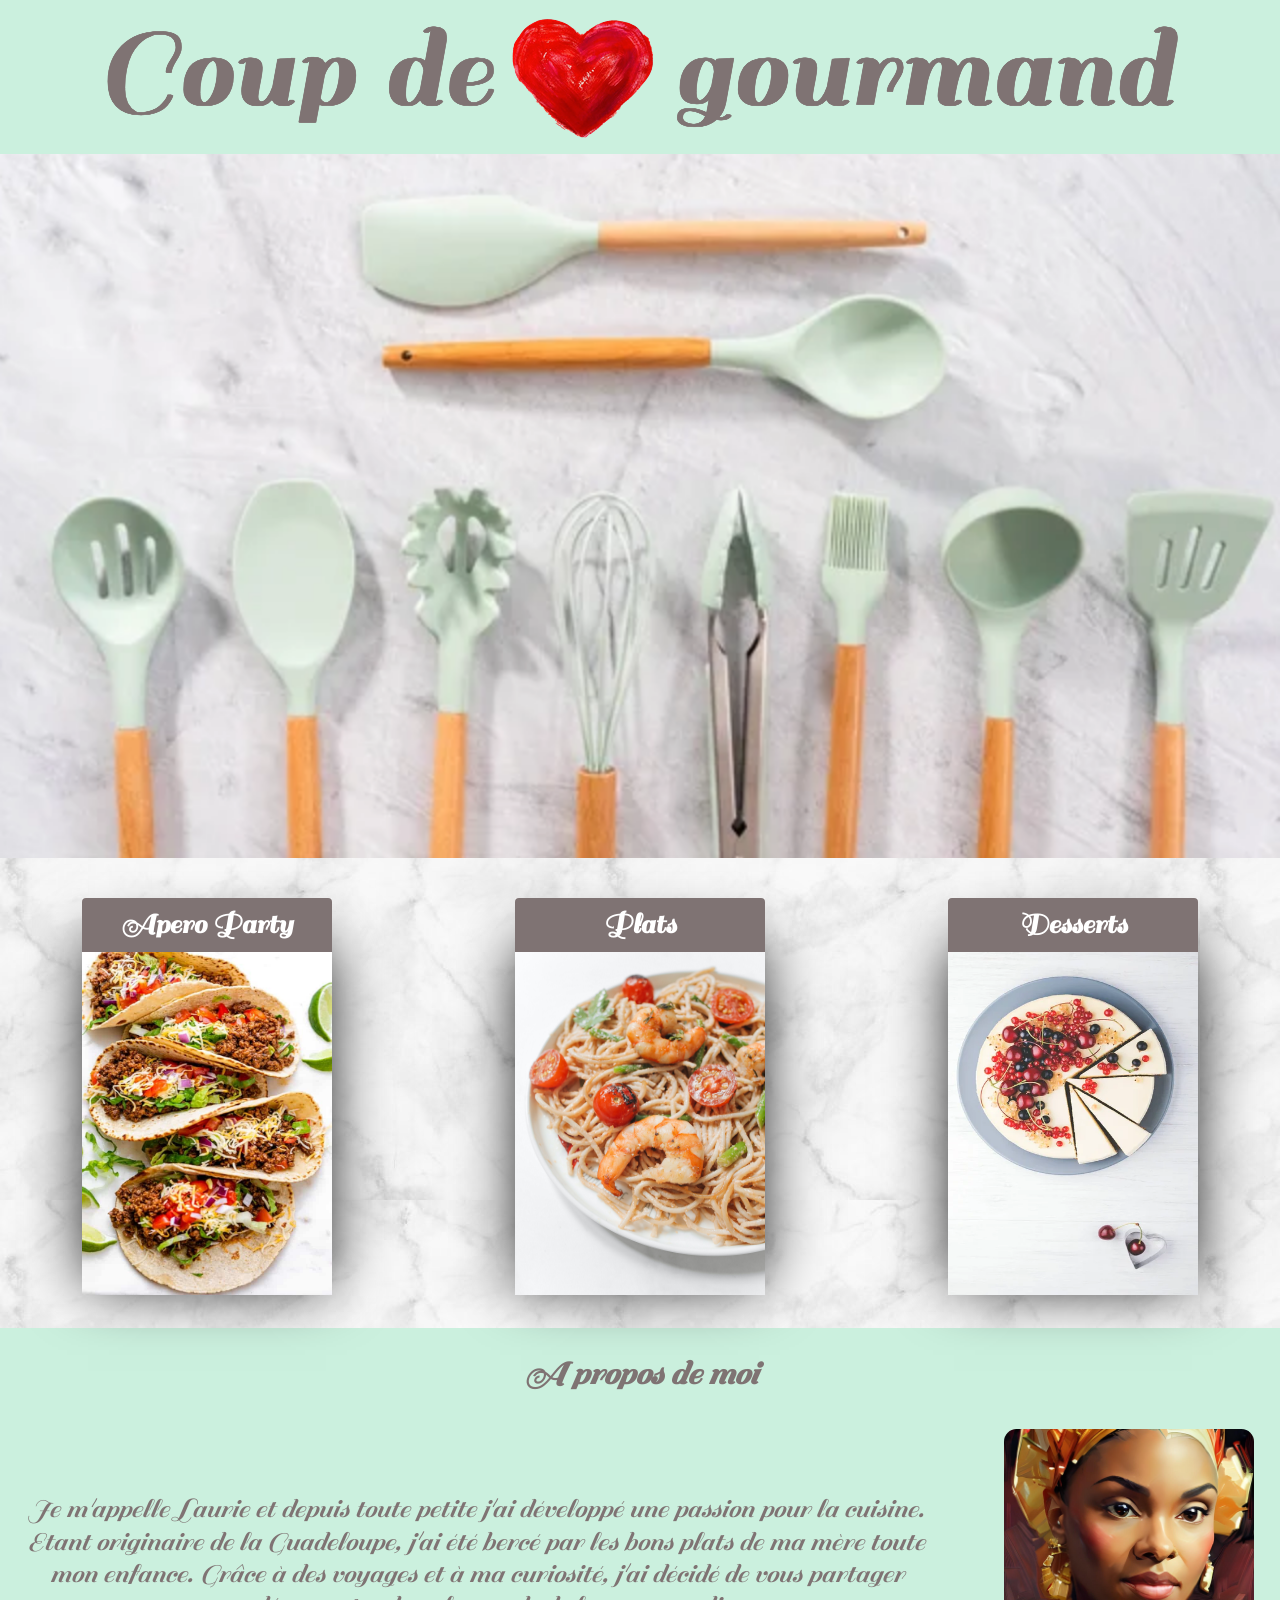
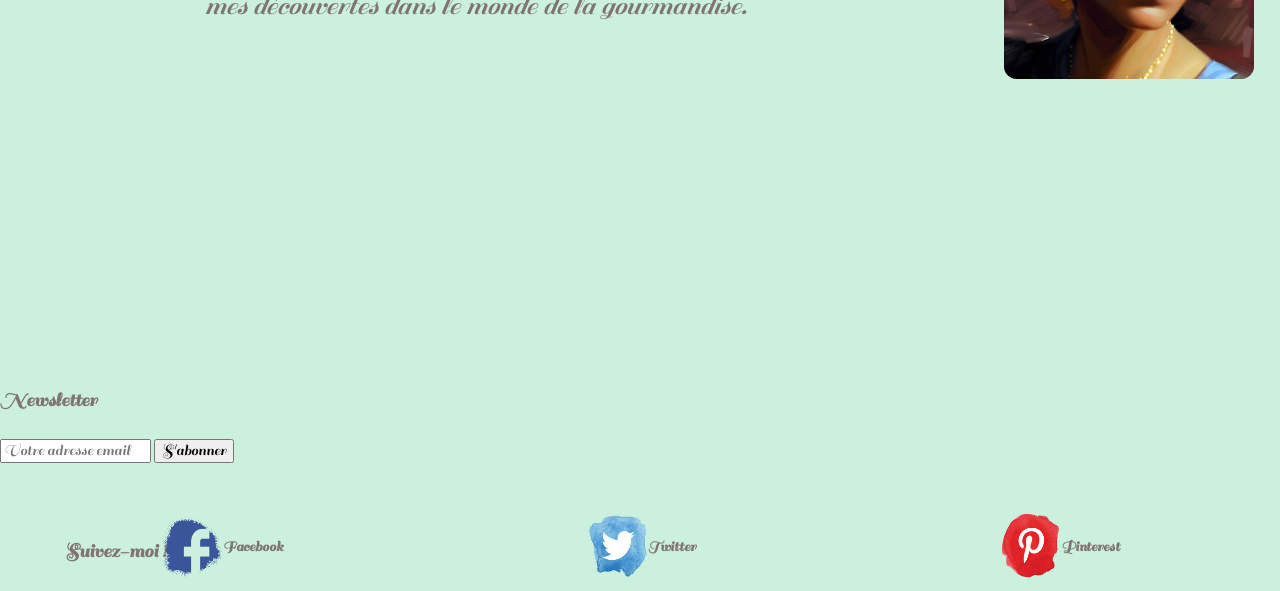
==== index.html @ 1b27c590 "Add files via upload" ====
<!DOCTYPE html>
<html lang="en">

<head>
  <meta charset="UTF-8" />
  <meta http-equiv="X-UA-Compatible" content="IE=edge" />
  <meta name="viewport" content="width=device-width, initial-scale=1.0" />
  <title>Document</title>
  <link rel="preconnect" href="https://fonts.googleapis.com" />
  <link href="style.css" rel="stylesheet" type="text/css" />
  <link href="normalize.css" rel="stylesheet" type="text/css" />
  <title>Coup de coeur gourmand</title>
</head>

<body>
  <header class="header">
    <div class="header__main">
      <img class="logo" src="assets/img/logo.png" />
      <img class="bann__img" src="assets/img/ustensiles_vert.png" alt="ust" />
    </div>
  </header>
  <main>
    <div class="main">
      <div class="cards">
        <div class="card">
          <h2 class="card-title">Apero Party</h2>
          <img src="assets/img/tac.jpg" alt="" />
          <p class="card-desc">
          <span class="title-recipe">Tacos à la viande hachée.</span><br>
           Recette pour 4 personnes, niveau de difficulté = facile, temps de préparation = 20 minutes.<br>
           Ingrédients : 4 feuilles de tortillas, 350g de viande hachée, une cuillère à soupe d'huile d'olive, 1 poivron vert, 1 oignon rouge, du fromage rapé, 1 tomate, sel, poivre, paprika, persil.<br>
                Dans une poêle, faire revenir la viande hachée et l'oignon rouge émincé avec l'huile d'olive, ajouté le poivron coupé en petits cubes. Mélangez le tout et mettre le sel, le poivre, le paprika.
                Laissez cuire environ 8 min.
                Rincez et coupez en petits cubes la tomate.
                Avec un emporte pièce, coupez en forme de petits ronds les tortillas. Ajoutez-y la farce, la tomate et le fromage râpé. Préchauffez votre four à 200°.
                Mettre les tortillas au four, en mode grill, pendant 8 à 10 minutes.<br>
                C'est prêt, régalez-vous ! 
          </p>
        </div>
        <div class="card">
          <h2 class="card-title">Plats</h2>
          <img src="assets/img/plats.jpg" alt="" />
          <p class="card-desc">
            <span class="title-recipe">Spaguettis et crevettes à l'ail.</span><br>
            Recette pour 4 personnes, niveau de difficulté = facile, temps de préparation = 25 minutes.<br>
            Ingrédients : 300g de spaguettis, 500g de crevettes, 15g de beurre, 4 gousses d'ail hachées, 10 tomates cerise, 1 quart de citron, 1 oignon, sel, poivre, thym, piment de Cayenne.
                Dans une casserole d’eau bouillante salée, faites cuire vos spaghettis. Égouttez-les. Faites fondre le beurre dans une grande poêle.
                Ajoutez l’ail, l'oignon, le piment et le thym, laissez cuire en remuant pendant 1-2 minutes.
                Ajoutez les crevettes, le sel, le poivre et faire cuire en remuant de temps en temps. Pressez le citron sur les crevettes.
                Coupez les tomates cerise en deux et les mettre dans la poêle avec le reste des ingrédients. Mélangez le tout pendant 1 minutes.<br>
                C'est prêt, régalez-vous ! 
          </p>
        </div>
        <div class="card">
          <h2 class="card-title">Desserts</h2>
          <img src="assets/img/cheesecake.jpg" alt="" />
          <p class="card-desc">
            Lorem ipsum dolor sit amet consectetur, adipisicing elit. Ullam
            sed aliquam iure quo amet voluptate voluptatibus. Optio magnam
            assumenda aperiam, ipsa expedita culpa nostrum eaque, quisquam
            cumque, dignissimos fuga tempore.
          </p>
        </div>
      </div>
    </div>
    </div>

  </main>
  <footer>
    <section class="text">
      <div class="aboutme">
        <h3>A propos de moi</h3>
        <div class="aboutme-body item1">
          <p class="text1">
          Je m'appelle Laurie et depuis toute petite j'ai développé une passion pour la cuisine.
          Etant originaire de la Guadeloupe, j'ai été bercé par les bons plats
          de ma mère toute mon enfance. Grâce à des voyages et à ma curiosité,
          j'ai décidé de vous partager mes découvertes dans le monde de la
          gourmandise.
        </p>
        <div class="aboutme-img">
          <img src="assets/img/paint.jpg" class="photos__img2" alt="img_sect" />
        </div>
        </div>
<div class="aboutme-body item2">
  <p class="text2">
        Sur ce blog, j'ai essayé de réunir les recettes qui me tenaient à
        coeur, pour que chacun puisse en bénéficier au gré de ses envies.
        Amusez-vous en cuisine et régalez votre entourage avec des saveurs
        du monde entier. Si mes recettes vous ont convaincus, abonnez-vous
        pour être alerter des nouvelles recettes.
      </p>
      <div class="aboutme">
        <img src="assets/img/plage.jpg" class="photos__img2" alt="img_sect" />
      </div>
</div>
      </div>
      

    </section>
    <div class="sidebar_widget">
      <h4>Newsletter</h4>
      <input type="email" class="email-area" placeholder="Votre adresse email">
      <button class="bttn">S'abonner</button>
    </div>
    <div class="socials">
      <h4 class="follow_me">Suivez-moi !</h4>
      <div class="facebook">
        <img src="assets/img/facebook1.png" alt="socials" />
        <h5 class="socials_media">Facebook</h5>
      </div>
      <div class="twitter">
        <img src="assets/img/twitter.webp" alt="socials" />
        <h5 class="socials_media">Twitter</h5>
      </div>
      <div class="pinterest">
        <img src="assets/img/pinterest.webp" alt="socials" />
        <h5 class="socials_media">Pinterest</h5>
      </div>
    </div>
  </footer>
  <script src="script.js"></script>
</body>

</html>
---- style.css ----
@font-face {
    font-family: "texte-body";
    src: url(assets/font/Sail-Regular.ttf);
  }
  
  /*mise en forme générale*/
  html {
    max-width: 1400px;
    margin: auto;
  }
  body {
    margin: 0;
    font-family: "texte-body", cursive;
    color: rgb(127, 115, 115);
    background-image: url("assets/img/fond_ecran_marbre.jpg");
  }
  
  /*Mise en page du header*/
  .header {
    background-color: #cbf0de;
  }
  
  .header__main {
    display: flex;
    flex-direction: column;
    justify-content: center;
  }
  
  .logo {
    padding: 10px 10px;
    max-width: 95%;
    margin-left: auto;
    margin-right: auto;
  }
  
  .bann__img {
    max-width: 100%;
  }
  
  /*Mise en place du main*/
  .main {
    display: flex;
    justify-content: space-around;
    flex-direction: column;
    align-items: center;
    align-content: center;
    position: relative;
    margin-bottom: 40px;
  }
  
  .cards {
    width: 100%;
    display: flex;
    flex-wrap: wrap;
    justify-content: space-around;
    gap: 20px;
  }
  
  .card {
    margin: 40px;
    position: relative;
    max-width: 250px;
    max-height: 350px;
    box-shadow: 0 40px 60px -6px black;
  }
  
  .card h2 {
    font-size: 30px;
    display: block;
    text-align: center;
    color: #fff;
    background-color: #7f7373;
    padding: 4%;
    border-top-right-radius: 4px;
    border-top-left-radius: 4px;
    margin-block-start: 0;
    margin-block-end: 0;
  }
  
  .card img {
    width: 100%;
    height: 98%;
    object-fit: fill;
    display: block;
    position: relative;
  }
  
  .card-desc {
    display: block;
    font-size: 1.2rem;
    position: absolute;
    height: 0;
    top: 8%;
    opacity: 0;
    padding: 18px 8%;
    background-color: white;
    transition: 0.9s ease;
  }
  
  .card:hover .card-desc {
    cursor: pointer;
    opacity: 1;
    height: 88%;
  }
  
  .aboutme-body {
    display: flex;
    gap: 79px;
    align-items: center;
  }
  .aboutme-body:last-child {
    flex-direction: row-reverse;
  }
  
  .item1 {
    transition: all 0.6s ease;
    transform: translateX(-2000px);
  }
  
  .item2 {
    transition: all 0.6s ease;
    transform: translateX(2000px);
  }
  /*mise en page du footer*/
  footer {
    background-color: #cbf0de;
  }
  
  .text {
    color: rgb(127, 115, 115);
    font-style: italic;
    font-size: 25px;
    margin-top: 0;
  }
  
  .photos__img2 {
    height: 250px;
    width: 250px;
    border-radius: 5%;
  }
  
  h3 {
    margin-top: 0px;
    font-size: 35px;
  }
  
  .text1,
  .text2 {
    font-size: 20px;
  }
  
  .aboutme {
    display: flex;
    justify-content: space-around;
    flex-direction: column;
    align-items: center;
    align-content: center;
  }
  
  h4 {
    font-size: 20px;
  }
  
  .socials {
    margin-top: 40px;
    padding: 10px;
    display: flex;
    flex-direction: row;
    justify-content: space-around;
  }
  
  .socials img {
    max-width: 100%;
  }
  .facebook,
  .twitter,
  .pinterest {
    width: 30px;
    height: 30px;
    /* margin-top: -55px; */
    display: flex;
    justify-content: center;
  }
  
  h5 {
    font-size: 30px;
  }
  
  .socials_media {
    font-size: 15px;
  }
  
  footer section {
    padding: 26px;
    text-align: center;
  }
  
  /*media query*/
  
  @media (min-width: 769px) {
    .main {
      display: flex;
      justify-content: center;
      align-items: center;
      flex-direction: row;
    }

    .h3 {
      font-size: 100px;
    }
    .text1,
    .text2 {
      font-size: 28px;
    }
    /* .h4 {
      font-size: 900px;
    } */
  
    .follow_me {
      font-size: 20px;
      position: absolute;
      left: 65px;
    }
    .twitter,
    .pinterest {
      width: 60px;
      height: 65px;
    }
    .facebook {
      width: 63px;
      height: 68px;
    }
    .h5 {
      font-size: 65px;
    }
  }
  
  @media (max-width: 768px) {
    .follow_me {
      display: none;
    }
  
    .card {
      margin: 40px 20px;
      position: relative;
      max-width: 550px;
      max-height: 550px;
    }
    .card:hover .card-desc {
      cursor: pointer;
      opacity: 1;
      height: 93%;
    }
  
    .card img {
      width: 100%;
      height: 100%;
      object-fit: fill;
    }
  }
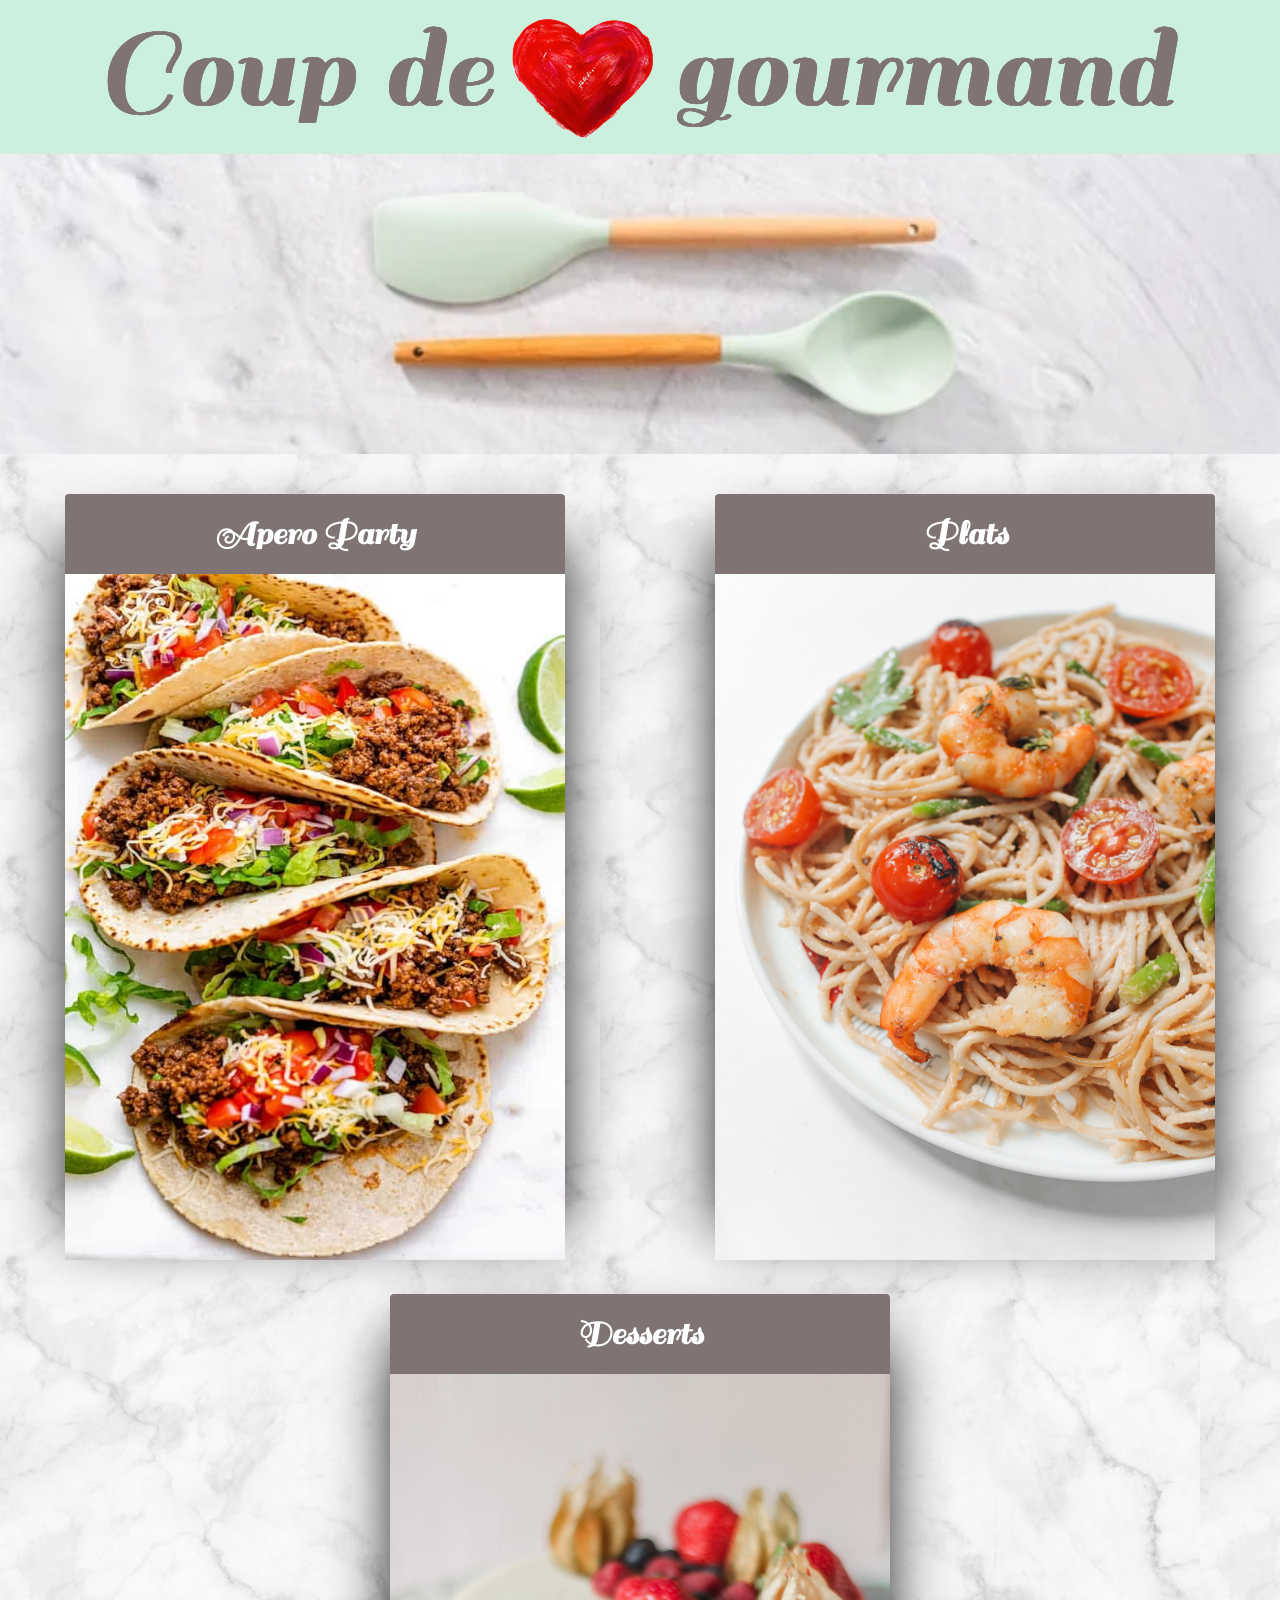
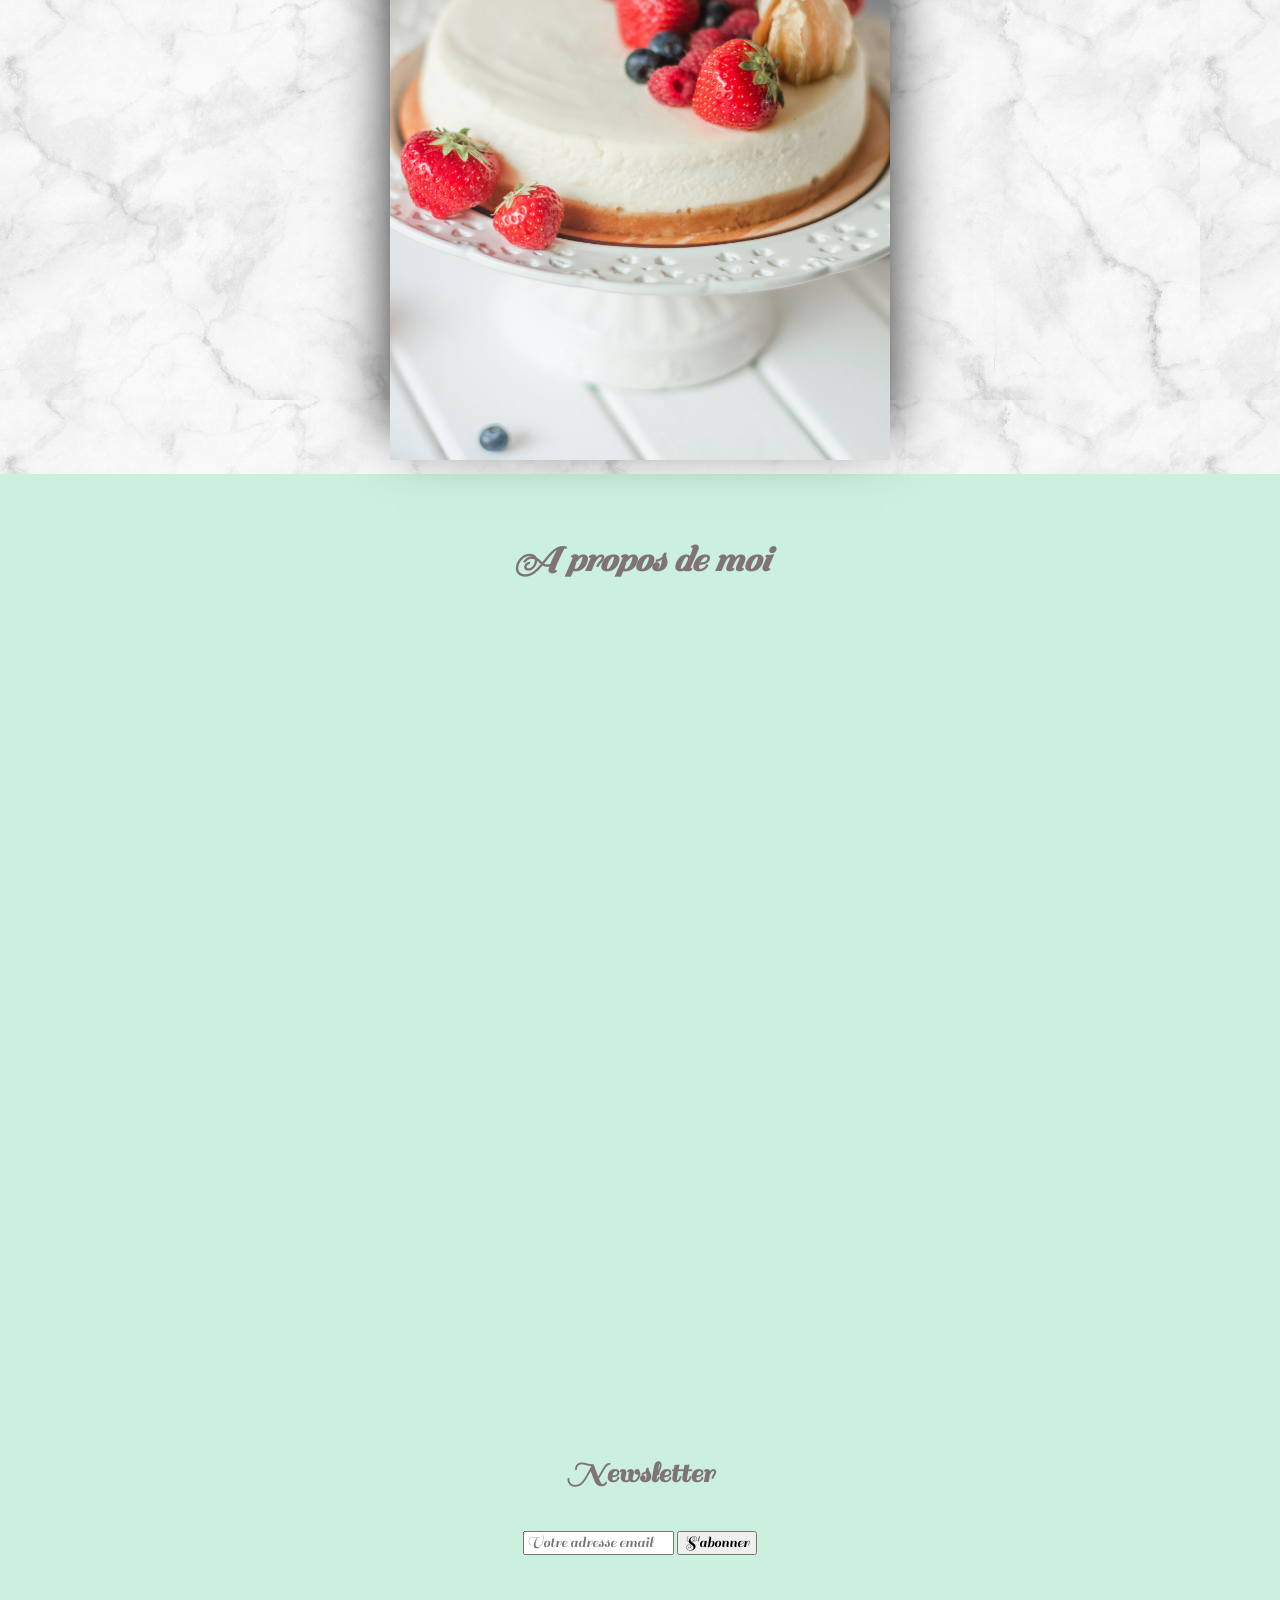
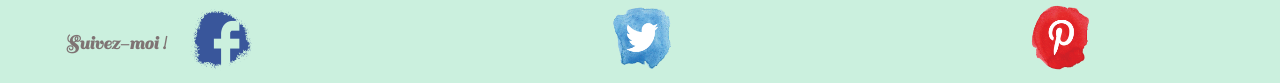
==== commit 88a5e839: "version final" ====
--- a/index.html
+++ b/index.html
@@ -16,49 +16,83 @@
   <header class="header">
     <div class="header__main">
       <img class="logo" src="assets/img/logo.png" />
-      <img class="bann__img" src="assets/img/ustensiles_vert.png" alt="ust" />
+      <div class="bann">
+      </div>
     </div>
   </header>
   <main>
     <div class="main">
       <div class="cards">
         <div class="card">
+          <!----------------------------- Apero ------------------------------------------>
           <h2 class="card-title">Apero Party</h2>
           <img src="assets/img/tac.jpg" alt="" />
-          <p class="card-desc">
-          <span class="title-recipe">Tacos à la viande hachée.</span><br>
-           Recette pour 4 personnes, niveau de difficulté = facile, temps de préparation = 20 minutes.<br>
-           Ingrédients : 4 feuilles de tortillas, 350g de viande hachée, une cuillère à soupe d'huile d'olive, 1 poivron vert, 1 oignon rouge, du fromage rapé, 1 tomate, sel, poivre, paprika, persil.<br>
-                Dans une poêle, faire revenir la viande hachée et l'oignon rouge émincé avec l'huile d'olive, ajouté le poivron coupé en petits cubes. Mélangez le tout et mettre le sel, le poivre, le paprika.
-                Laissez cuire environ 8 min.
-                Rincez et coupez en petits cubes la tomate.
-                Avec un emporte pièce, coupez en forme de petits ronds les tortillas. Ajoutez-y la farce, la tomate et le fromage râpé. Préchauffez votre four à 200°.
-                Mettre les tortillas au four, en mode grill, pendant 8 à 10 minutes.<br>
-                C'est prêt, régalez-vous ! 
+          <p class="card-desc--portrait">
+            <span class="title-recipe--portrait">Tacos à la viande hachée.</span><br>
+            <p class="card-desc--portrait">
+              Lorem ipsum dolor sit amet consectetur adipisicing 
+               elit. Ut culpa at ipsa ullam non mollitia exercitationem sed 
+               ipsum animi magnam iste assumenda explicabo distinctio alias 
+               recusandae voluptatem, ducimus vitae dolorem.              
+            </p> 
+          </p>
+          <p class="card-desc card-desc--large">
+            <span class="title-recipe--portrait">Tacos à la viande hachée</span><br>
+            Recette pour 4 personnes, niveau de difficulté = facile, temps de préparation = 20 minutes.<br>
+              Ingrédients : 4 feuilles de tortillas, 350g de viande hachée, une cuillère à soupe d'huile d'olive, 1 poivron vert, 1 oignon rouge, du fromage rapé, 1 tomate, sel, poivre, paprika, persil.<br>
+                    Dans une poêle, faire revenir la viande hachée et l'oignon rouge émincé avec l'huile d'olive, ajouté le poivron coupé en petits cubes. Mélangez le tout et mettre le sel, le poivre, le paprika.<br>
+                    Laissez cuire environ 8 min.
+                    Rincez et coupez en petits cubes la tomate.<br>
+                    Avec un emporte pièce, coupez en forme de petits ronds les tortillas. Ajoutez-y la farce, la tomate et le fromage râpé. Préchauffez votre four à 200°.
+                    Mettre les tortillas au four, en mode grill, pendant 8 à 10 minutes.<br>
+                    C'est prêt, régalez-vous !               
           </p>
         </div>
+        <!----------------------------- Plats ------------------------------------------>
         <div class="card">
           <h2 class="card-title">Plats</h2>
           <img src="assets/img/plats.jpg" alt="" />
-          <p class="card-desc">
-            <span class="title-recipe">Spaguettis et crevettes à l'ail.</span><br>
-            Recette pour 4 personnes, niveau de difficulté = facile, temps de préparation = 25 minutes.<br>
-            Ingrédients : 300g de spaguettis, 500g de crevettes, 15g de beurre, 4 gousses d'ail hachées, 10 tomates cerise, 1 quart de citron, 1 oignon, sel, poivre, thym, piment de Cayenne.
-                Dans une casserole d’eau bouillante salée, faites cuire vos spaghettis. Égouttez-les. Faites fondre le beurre dans une grande poêle.
-                Ajoutez l’ail, l'oignon, le piment et le thym, laissez cuire en remuant pendant 1-2 minutes.
-                Ajoutez les crevettes, le sel, le poivre et faire cuire en remuant de temps en temps. Pressez le citron sur les crevettes.
-                Coupez les tomates cerise en deux et les mettre dans la poêle avec le reste des ingrédients. Mélangez le tout pendant 1 minutes.<br>
-                C'est prêt, régalez-vous ! 
+          <p class="card-desc--portrait">
+            Lorem ipsum dolor sit amet consectetur adipisicing 
+            elit. Ut culpa at ipsa ullam non mollitia exercitationem sed 
+            ipsum animi magnam iste assumenda explicabo distinctio alias 
+            recusandae voluptatem, ducimus vitae dolorem.           
+          </p>
+          <p class="card-desc card-desc--large">
+             <p class="card-desc--large">
+              <span class="title-recipe--portrait">Spaguettis et crevettes à l'ail.</span><br>
+              Recette pour 4 personnes, niveau de difficulté = facile, temps de préparation = 25 minutes.<br>
+              Ingrédients : 300g de spaguettis, 500g de crevettes, 15g de beurre, 4 gousses d'ail hachées, 10 tomates cerise, 1 quart de citron, 1 oignon, sel, poivre, thym, piment de Cayenne.<br>
+                  Dans une casserole d’eau bouillante salée, faites cuire vos spaghettis. Égouttez-les.<br> Faites fondre le beurre dans une grande poêle.
+                  Ajoutez l’ail, l'oignon, le piment et le thym, laissez cuire en remuant pendant 1-2 minutes.
+                  Ajoutez les crevettes, le sel, le poivre et faire cuire en remuant de temps en temps. Pressez le citron sur les crevettes.<br>
+                  Coupez les tomates cerise en deux et les mettre dans la poêle avec le reste des ingrédients. Mélangez le tout pendant 1 minutes.<br>
+                  C'est prêt, régalez-vous !               
+             </p>
           </p>
         </div>
+        <!----------------------------- Desserts ------------------------------------------>
         <div class="card">
           <h2 class="card-title">Desserts</h2>
-          <img src="assets/img/cheesecake.jpg" alt="" />
-          <p class="card-desc">
+          <img src="assets/img/dessert.jpg" alt="" />
+          <p class="card-desc--portrait">
             Lorem ipsum dolor sit amet consectetur, adipisicing elit. Ullam
             sed aliquam iure quo amet voluptate voluptatibus. Optio magnam
             assumenda aperiam, ipsa expedita culpa nostrum eaque, quisquam
             cumque, dignissimos fuga tempore.
+          </p>
+          <p class="card-desc card-desc--large">
+             <p class="card-desc--large">
+              <span class="title-recipe--portrait">Cheesecake rapide et inratable.</span><br>
+               Recette pour 6 personnes, niveau de difficulté = facile, temps de préparation = 1 heure.<br>
+               Ingrédients : Pour l'appareil :500 g de fromage blanc à 40% de matière grasse, 30 cl de crème fraîche, 70 g de sucre en poudre, 1 sachet de sucre vanillé,
+               1 cuillère à soupe de Maïzena, 1 pincée de sel, 3 oeufs; Pour la pâte : 60 g de beurre, 300 g de petits-beurre, 4 pincées de cannelle en poudre,
+               1 sachet de sucre vanillé, 1 noisette de beurre pour le moule.
+               Préchauffez le four à 150°C, thermostat 5. Faites fondre le beurre. Cassez les petits-beurre en petits morceaux. Passez-les au mixeur avec la cannelle, le beurre fondu et le sachet de sucre vanillé.<br>
+               Déposez cette pâte dans le fond d'un moule beurré à bord haut de 24 cm. Tassez le tout avec le dos d'une cuillère. Dans un saladier, mélangez à l'aide d'un fouet le fromage blanc avec la crème fraiche, le sucre, l'autre sachet de sucre vanillé, la Maïzéna et le sel. Puis ajoutez les oeufs en continuant de mélanger.<br>
+               Versez cette préparation sur la pâte aux petits-beurre. Mettez au four 40 minutes environ. Laissez refroidir avant de démouler et placez le cheesecake 1 nuit au réfrigérateur avant de servir.<br>
+               C'est prêt, régalez-vous ! 
+             </p>
           </p>
         </div>
       </div>
@@ -73,7 +107,7 @@
         <div class="aboutme-body item1">
           <p class="text1">
           Je m'appelle Laurie et depuis toute petite j'ai développé une passion pour la cuisine.
-          Etant originaire de la Guadeloupe, j'ai été bercé par les bons plats
+          Etant originaire de la Guadeloupe, j'ai été bercée par les bons plats
           de ma mère toute mon enfance. Grâce à des voyages et à ma curiosité,
           j'ai décidé de vous partager mes découvertes dans le monde de la
           gourmandise.
@@ -82,13 +116,13 @@
           <img src="assets/img/paint.jpg" class="photos__img2" alt="img_sect" />
         </div>
         </div>
-<div class="aboutme-body item2">
-  <p class="text2">
-        Sur ce blog, j'ai essayé de réunir les recettes qui me tenaient à
-        coeur, pour que chacun puisse en bénéficier au gré de ses envies.
-        Amusez-vous en cuisine et régalez votre entourage avec des saveurs
-        du monde entier. Si mes recettes vous ont convaincus, abonnez-vous
-        pour être alerter des nouvelles recettes.
+      <div class="aboutme-body item2">
+        <p class="text2">
+          Sur ce blog, j'ai essayé de réunir les recettes qui me tenaient à
+          coeur, pour que chacun puisse en bénéficier au gré de ses envies.
+          Amusez-vous en cuisine et régalez votre entourage avec des saveurs
+          du monde entier. Si mes recettes vous ont convaincus, abonnez-vous
+          pour être alerté des nouvelles recettes.
       </p>
       <div class="aboutme">
         <img src="assets/img/plage.jpg" class="photos__img2" alt="img_sect" />
@@ -99,7 +133,7 @@
 
     </section>
     <div class="sidebar_widget">
-      <h4>Newsletter</h4>
+      <h4 class="news">Newsletter</h4>
       <input type="email" class="email-area" placeholder="Votre adresse email">
       <button class="bttn">S'abonner</button>
     </div>
@@ -107,15 +141,15 @@
       <h4 class="follow_me">Suivez-moi !</h4>
       <div class="facebook">
         <img src="assets/img/facebook1.png" alt="socials" />
-        <h5 class="socials_media">Facebook</h5>
+        <!-- <h5 class="socials_media">Facebook</h5> -->
       </div>
       <div class="twitter">
         <img src="assets/img/twitter.webp" alt="socials" />
-        <h5 class="socials_media">Twitter</h5>
+        <!-- <h5 class="socials_media">Twitter</h5> -->
       </div>
       <div class="pinterest">
         <img src="assets/img/pinterest.webp" alt="socials" />
-        <h5 class="socials_media">Pinterest</h5>
+        <!-- <h5 class="socials_media">Pinterest</h5> -->
       </div>
     </div>
   </footer>
--- a/style.css
+++ b/style.css
@@ -1,270 +1,439 @@
 @font-face {
-    font-family: "texte-body";
-    src: url(assets/font/Sail-Regular.ttf);
-  }
-  
-  /*mise en forme générale*/
-  html {
-    max-width: 1400px;
-    margin: auto;
-  }
-  body {
-    margin: 0;
-    font-family: "texte-body", cursive;
-    color: rgb(127, 115, 115);
-    background-image: url("assets/img/fond_ecran_marbre.jpg");
-  }
-  
-  /*Mise en page du header*/
-  .header {
-    background-color: #cbf0de;
-  }
-  
-  .header__main {
-    display: flex;
-    flex-direction: column;
-    justify-content: center;
-  }
-  
-  .logo {
-    padding: 10px 10px;
-    max-width: 95%;
-    margin-left: auto;
-    margin-right: auto;
-  }
-  
-  .bann__img {
-    max-width: 100%;
-  }
-  
-  /*Mise en place du main*/
+  font-family: "texte-body";
+  src: url(assets/font/Sail-Regular.ttf);
+}
+
+/*mise en forme générale*/
+html {
+  max-width: 1400px;
+  margin: auto;
+}
+@font-face {
+  font-family: "texte-body";
+  src: url(assets/font/Sail-Regular.ttf);
+}
+
+/*mise en forme générale*/
+html {
+  max-width: 1400px;
+  margin: auto;
+}
+body {
+  margin: 0;
+  font-family: "texte-body", cursive;
+  color: rgb(127, 115, 115);
+  background-image: url("assets/img/fond_ecran_marbre.jpg");
+}
+
+/*Mise en page du header*/
+.header {
+  background-color: #cbf0de;
+}
+
+.header__main {
+  display: flex;
+  flex-direction: column;
+  justify-content: center;
+}
+
+.logo {
+  padding: 10px 10px;
+  max-width: 95%;
+  margin-left: auto;
+  margin-right: auto;
+}
+
+.bann {
+  background: url("assets/img/ban.png") center/cover;
+  height: 300px;
+  max-width: 100%;
+}
+
+/*Mise en place du main*/
+.main {
+  display: flex;
+  justify-content: space-around;
+  flex-direction: column;
+  align-items: center;
+  align-content: center;
+  position: relative;
+  margin-bottom: 40px;
+}
+
+.cards {
+  width: 100%;
+  display: flex;
+  flex-wrap: wrap;
+  justify-content: space-around;
+  gap: 20px;
+}
+
+.card {
+  margin: 40px;
+  position: relative;
+  max-width: 500px;
+  max-height: 700px;
+  box-shadow: 0 40px 60px -6px black;
+}
+
+.card h2 {
+  font-size: 30px;
+  display: block;
+  text-align: center;
+  color: #fff;
+  background-color: #7f7373;
+  padding: 4%;
+  border-top-right-radius: 4px;
+  border-top-left-radius: 4px;
+  margin-block-start: 0;
+  margin-block-end: 0;
+}
+
+.card img {
+  width: 100%;
+  height: 98%;
+  object-fit: fill;
+  display: block;
+  position: relative;
+}
+
+.title-recipe--portrait {
+  font-size: 1.8rem;
+}
+.card-desc {
+  display: block;
+  font-size: 1.2rem;
+  position: absolute;
+  height: 0;
+  top: 8%;
+  opacity: 0;
+  padding: 18px 8%;
+  background-color: white;
+  transition: 0.9s ease;
+}
+
+.card:hover .card-desc {
+  cursor: pointer;
+  opacity: 1;
+  height: 88%;
+}
+
+.card-desc--large {
+  display: block;
+  font-size: 1.2rem;
+  position: absolute;
+  height: 0;
+  top: 8%;
+  opacity: 0;
+  padding: 18px 8%;
+  background-color: white;
+  transition: 0.9s ease;
+}
+
+
+.card:hover .card-desc--large {
+  cursor: pointer;
+  opacity: 1;
+  height: 88%;
+}
+
+.card-desc--portrait {
+  display: block;
+  font-size: 1.2rem;
+  position: absolute;
+  height: 0;
+  top: 8%;
+  opacity: 0;
+  padding: 18px 8%;
+  background-color: white;
+  transition: 0.9s ease;
+}
+
+
+.card:hover .card-desc--portrait {
+  cursor: pointer;
+  opacity: 1;
+  height: 88%;
+}
+
+.aboutme-body {
+  display: flex;
+  gap: 79px;
+  align-items: center;
+}
+.aboutme-body:last-child {
+  flex-direction: row-reverse;
+}
+
+.item1 {
+  transition: all 0.6s ease;
+  transform: translateX(-2000px);
+}
+
+.item2 {
+  transition: all 0.6s ease;
+  transform: translateX(2000px);
+}
+/*mise en page du footer*/
+footer {
+  background-color: #cbf0de;
+}
+
+.text {
+  color: rgb(127, 115, 115);
+  font-style: italic;
+  font-size: 25px;
+  margin-top: 0;
+}
+
+.photos__img2 {
+  height: 250px;
+  width: 250px;
+  border-radius: 5%;
+}
+
+h3 {
+  font-size: 2.40rem;
+}
+
+.text1,
+.text2 {
+  font-size: 1.80rem;
+}
+
+.aboutme {
+  display: flex;
+  justify-content: space-around;
+  flex-direction: column;
+  align-items: center;
+  align-content: center;
+}
+
+.news {
+  font-size: 40px;
+}
+
+input {
+  font-family: inherit;
+  font-size: 111%;
+  line-height: normal;
+  margin: 0;
+}
+/* user agent stylesheet
+input[type="email" i] {
+  padding: 1px 2px;
+} */
+
+/* input {
+  text-rendering: auto;
+  color: fieldtext;
+  letter-spacing: normal;
+  word-spacing: normal;
+  line-height: normal;
+  text-transform: none;
+  text-indent: 0px;
+  text-shadow: none;
+  display: inline-block;
+  text-align: start;
+  appearance: auto;
+  -webkit-rtl-ordering: logical;
+  cursor: text;
+  background-color: field;
+  margin: 0em;
+  padding: 1px 2px;
+  border-width: 2px;
+  border-style: inset;
+  border-color: -internal-light-dark(rgb(118, 118, 118), rgb(133, 133, 133));
+  border-image: initial;
+} */
+.sidebar_widget {
+  text-align: center;
+}
+body {
+  margin: 0;
+  font-family: "texte-body", cursive;
+  color: rgb(127, 115, 115);
+  background-image: url(assets/img/fond_ecran_marbre.jpg);
+}
+html {
+  line-height: 1.15;
+  --webkit-text-size-adjust: 100%;
+}
+
+.sidebar_widget {
+  text-align: center;
+}
+
+.socials {
+  margin-top: 40px;
+  padding: 10px;
+  display: flex;
+  flex-direction: row;
+  justify-content: space-around;
+}
+
+.socials img {
+  max-width: 100%;
+}
+.facebook,
+.twitter,
+.pinterest {
+  width: 30px;
+  height: 30px;
+  /* margin-top: -55px; */
+  display: flex;
+  justify-content: center;
+}
+
+h5 {
+  font-size: 30px;
+}
+
+.socials_media {
+  font-size: 15px;
+}
+
+footer section {
+  padding: 26px;
+  text-align: center;
+}
+
+/*media query*/
+
+@media (min-width: 769px) {
+
+  .img {
+    display: block;
+  }
+
   .main {
     display: flex;
-    justify-content: space-around;
-    flex-direction: column;
+    justify-content: center;
     align-items: center;
-    align-content: center;
+    flex-direction: row;
+  }
+
+  .h3 {
+    font-size: 2.40rem;
+  }
+
+  .card h2 {
+    font-size: 2.20rem;
+  }
+
+  .card-desc--portrait {
+    display: none;
+  }
+
+  .card-desc--large {
+    display: block;
+  }
+  
+  .photos__img2 {
+    height: 381px;
+    width: 368px;
+  }
+
+  .text1,
+  .text2 {
+    font-size: 1.80rem;
+  }
+ 
+  .news {
+    font-size: 30px;
+  }
+
+  .follow_me {
+    font-size: 20px;
+    position: absolute;
+    left: 65px;
+  }
+  .twitter,
+  .pinterest {
+    width: 60px;
+    height: 65px;
+  }
+  .facebook {
+    width: 63px;
+    height: 68px;
+  }
+  .h5 {
+    font-size: 65px;
+  }
+}
+
+@media (max-width: 768px) {
+
+  .follow_me {
+    display: none;
+  }
+
+  .aboutme h3 {
+    font-size: 2rem;
+  }
+  .text1, .text2 {
+    font-size: 1.80rem;
+  }
+
+  .card {
+    margin: 43px 166px;
     position: relative;
-    margin-bottom: 40px;
-  }
-  
-  .cards {
-    width: 100%;
-    display: flex;
-    flex-wrap: wrap;
-    justify-content: space-around;
-    gap: 20px;
-  }
-  
-  .card {
-    margin: 40px;
-    position: relative;
-    max-width: 250px;
-    max-height: 350px;
-    box-shadow: 0 40px 60px -6px black;
-  }
-  
+    max-width: 550px;
+    max-height: 381px;
+    gap: 50px;
+    padding-bottom: 35px;
+  }
+
   .card h2 {
-    font-size: 30px;
+    padding: 3%;
+    font-size: 1.90rem;
+  }
+
+  .card-desc--portrait {
     display: block;
-    text-align: center;
-    color: #fff;
-    background-color: #7f7373;
-    padding: 4%;
-    border-top-right-radius: 4px;
-    border-top-left-radius: 4px;
-    margin-block-start: 0;
-    margin-block-end: 0;
-  }
-  
-  .card img {
-    width: 100%;
-    height: 98%;
-    object-fit: fill;
-    display: block;
-    position: relative;
-  }
-  
-  .card-desc {
-    display: block;
-    font-size: 1.2rem;
-    position: absolute;
-    height: 0;
-    top: 8%;
-    opacity: 0;
-    padding: 18px 8%;
-    background-color: white;
-    transition: 0.9s ease;
-  }
-  
+  }
+
+  .card-desc--large {
+    display: none;
+  }
+
   .card:hover .card-desc {
     cursor: pointer;
     opacity: 1;
-    height: 88%;
-  }
-  
+    height: 93%;
+  }
+
+  .card img {
+    width: 100%;
+    height: 100%;
+    object-fit: fill;
+  }
+
   .aboutme-body {
     display: flex;
-    gap: 79px;
+    gap: 30px;
+    flex-direction: column;
+    flex-wrap: wrap;
+    align-content: center;
+    justify-content: center;
     align-items: center;
-  }
-  .aboutme-body:last-child {
-    flex-direction: row-reverse;
-  }
-  
-  .item1 {
-    transition: all 0.6s ease;
-    transform: translateX(-2000px);
-  }
-  
-  .item2 {
-    transition: all 0.6s ease;
-    transform: translateX(2000px);
-  }
-  /*mise en page du footer*/
-  footer {
-    background-color: #cbf0de;
-  }
-  
-  .text {
-    color: rgb(127, 115, 115);
-    font-style: italic;
-    font-size: 25px;
-    margin-top: 0;
-  }
-  
-  .photos__img2 {
-    height: 250px;
-    width: 250px;
-    border-radius: 5%;
-  }
-  
-  h3 {
-    margin-top: 0px;
-    font-size: 35px;
-  }
-  
-  .text1,
-  .text2 {
-    font-size: 20px;
-  }
-  
-  .aboutme {
-    display: flex;
-    justify-content: space-around;
-    flex-direction: column;
-    align-items: center;
-    align-content: center;
-  }
-  
-  h4 {
-    font-size: 20px;
-  }
-  
-  .socials {
-    margin-top: 40px;
-    padding: 10px;
-    display: flex;
-    flex-direction: row;
-    justify-content: space-around;
-  }
-  
-  .socials img {
-    max-width: 100%;
-  }
-  .facebook,
-  .twitter,
-  .pinterest {
-    width: 30px;
-    height: 30px;
-    /* margin-top: -55px; */
-    display: flex;
-    justify-content: center;
-  }
-  
-  h5 {
-    font-size: 30px;
-  }
-  
-  .socials_media {
-    font-size: 15px;
-  }
-  
-  footer section {
-    padding: 26px;
-    text-align: center;
-  }
-  
-  /*media query*/
-  
-  @media (min-width: 769px) {
-    .main {
-      display: flex;
-      justify-content: center;
-      align-items: center;
-      flex-direction: row;
-    }
-
-    .h3 {
-      font-size: 100px;
-    }
-    .text1,
-    .text2 {
-      font-size: 28px;
-    }
-    /* .h4 {
-      font-size: 900px;
-    } */
-  
-    .follow_me {
-      font-size: 20px;
-      position: absolute;
-      left: 65px;
-    }
-    .twitter,
-    .pinterest {
-      width: 60px;
-      height: 65px;
-    }
-    .facebook {
-      width: 63px;
-      height: 68px;
-    }
-    .h5 {
-      font-size: 65px;
-    }
-  }
-  
-  @media (max-width: 768px) {
-    .follow_me {
-      display: none;
-    }
-  
-    .card {
-      margin: 40px 20px;
-      position: relative;
-      max-width: 550px;
-      max-height: 550px;
-    }
-    .card:hover .card-desc {
-      cursor: pointer;
-      opacity: 1;
-      height: 93%;
-    }
-  
-    .card img {
-      width: 100%;
-      height: 100%;
-      object-fit: fill;
-    }
-  }
-  
-  
-  
-  
-  
-  
-  
-  
-  
-  +  }  
+
+  .news {
+    font-size: 1.50rem;
+  }
+
+  .sidebar_widget input {
+    font-size: 111%;
+  }
+}
+
+@media (max-width: 576px) {
+  .bann{
+    display: none;
+}
+
+  .card {
+    margin: 43px 77px;
+}
+}
